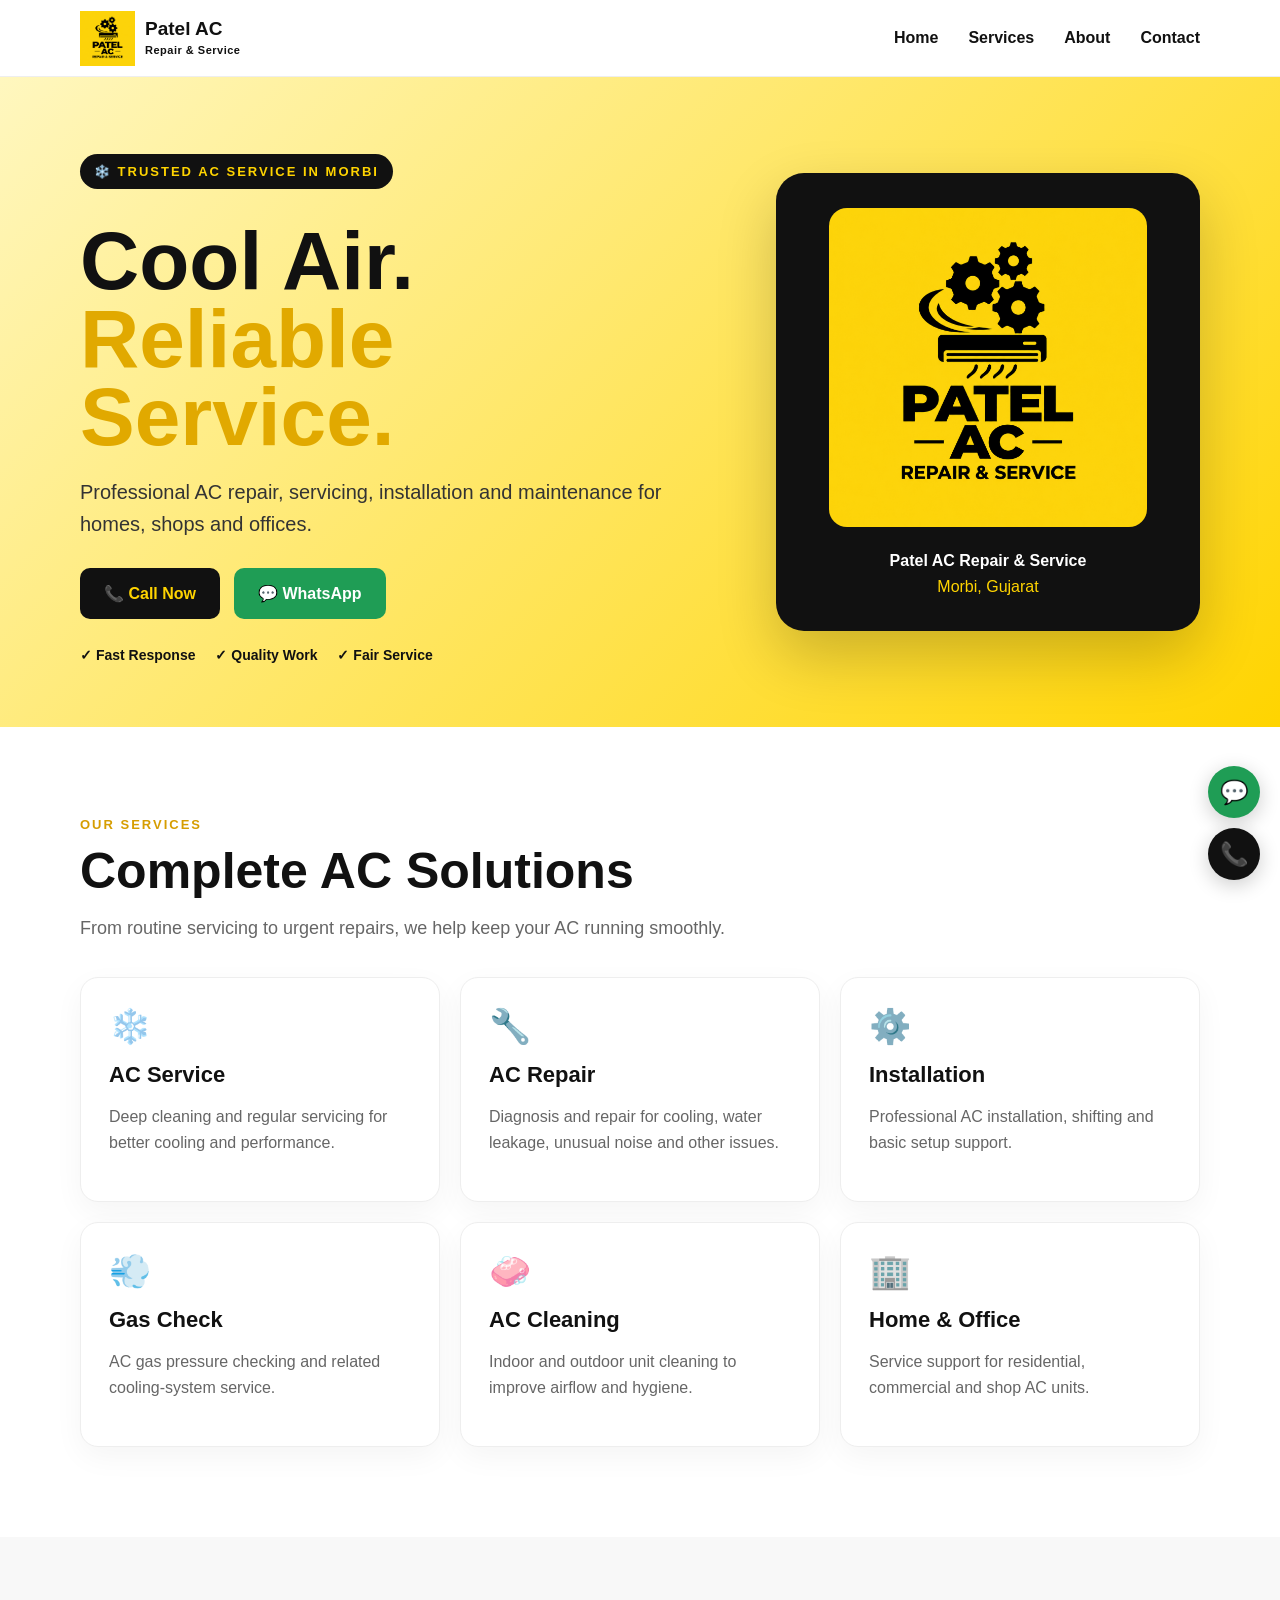
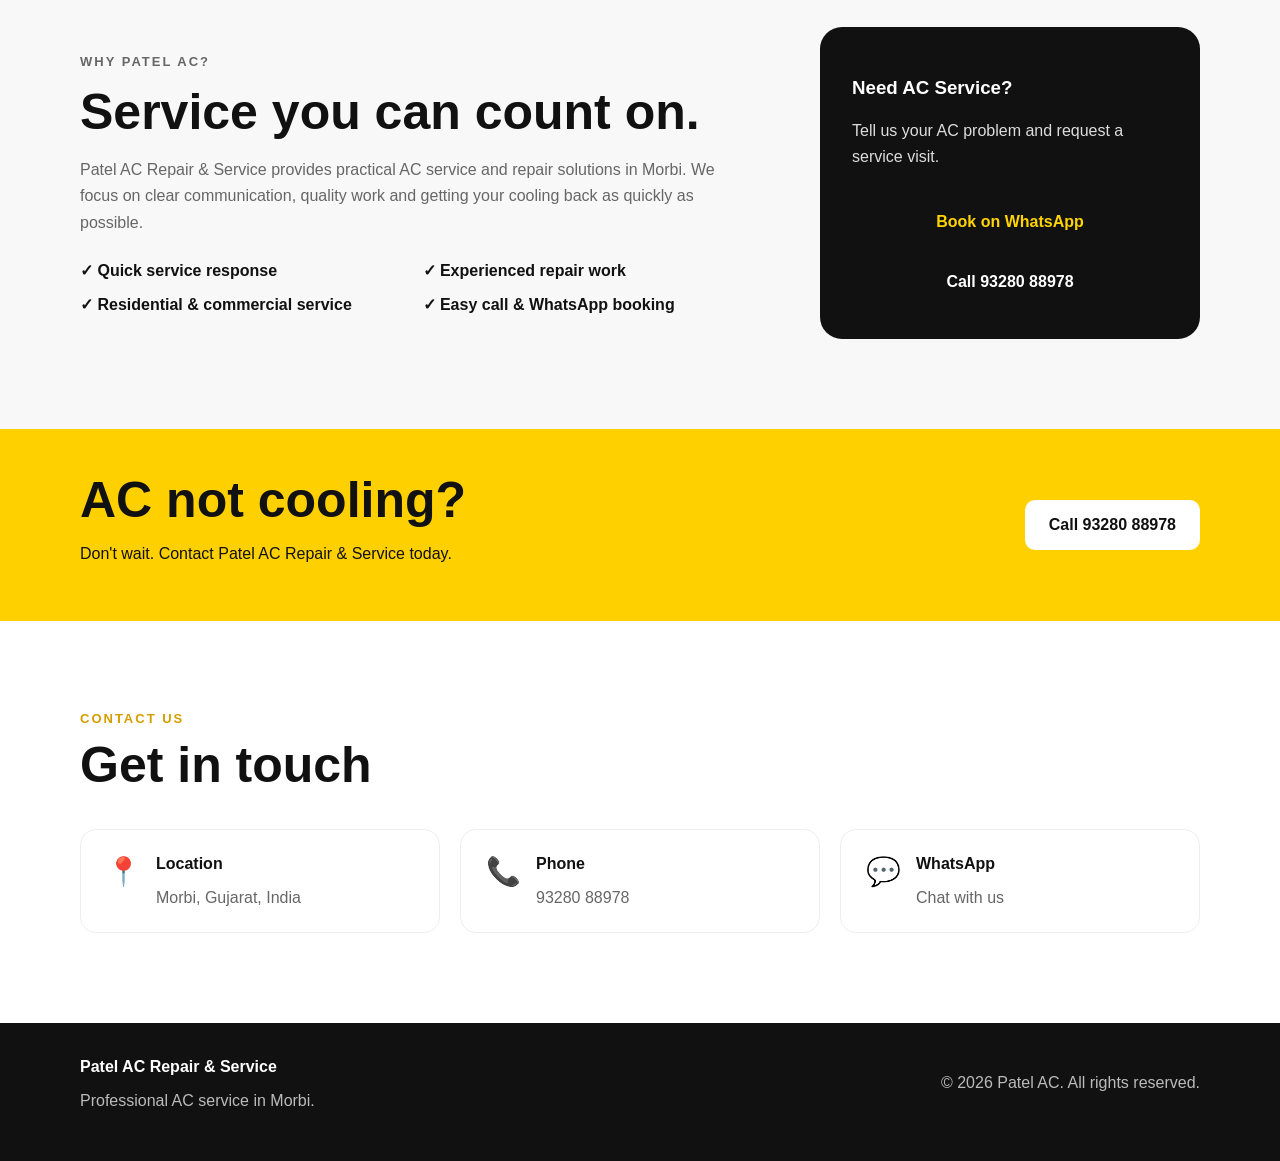
==== index.html @ 235c6040 "Add files via upload" ====
<!DOCTYPE html>
<html lang="en">
<head>
  <meta charset="UTF-8">
  <meta name="viewport" content="width=device-width, initial-scale=1.0">
  <title>Patel AC Repair & Service | Morbi</title>
  <meta name="description" content="Patel AC Repair & Service in Morbi - AC service, repair, installation and maintenance. Call or WhatsApp for service.">
  <link rel="icon" href="logo.png">
  <link rel="stylesheet" href="style.css">
</head>
<body>
  <header class="header">
    <div class="nav container">
      <a class="brand" href="#home">
        <img src="logo.png" alt="Patel AC Repair & Service logo">
        <span>Patel AC<br><small>Repair & Service</small></span>
      </a>
      <button class="menu" onclick="document.querySelector('.links').classList.toggle('show')">☰</button>
      <nav class="links">
        <a href="#home">Home</a>
        <a href="#services">Services</a>
        <a href="#about">About</a>
        <a href="#contact">Contact</a>
      </nav>
    </div>
  </header>

  <main>
    <section id="home" class="hero">
      <div class="hero-content container">
        <div class="hero-text">
          <p class="tag">❄️ Trusted AC Service in Morbi</p>
          <h1>Cool Air.<br><span>Reliable Service.</span></h1>
          <p class="lead">Professional AC repair, servicing, installation and maintenance for homes, shops and offices.</p>
          <div class="buttons">
            <a class="btn primary" href="tel:+919328088978">📞 Call Now</a>
            <a class="btn whatsapp" href="https://wa.me/919328088978?text=Hello%20Patel%20AC%20Service,%20I%20need%20AC%20service." target="_blank">💬 WhatsApp</a>
          </div>
          <div class="trust"><span>✓ Fast Response</span><span>✓ Quality Work</span><span>✓ Fair Service</span></div>
        </div>
        <div class="hero-card">
          <img src="logo.png" alt="Patel AC Repair & Service">
          <div>
            <strong>Patel AC Repair & Service</strong>
            <span>Morbi, Gujarat</span>
          </div>
        </div>
      </div>
    </section>

    <section id="services" class="section">
      <div class="container">
        <p class="eyebrow">OUR SERVICES</p>
        <h2>Complete AC Solutions</h2>
        <p class="section-intro">From routine servicing to urgent repairs, we help keep your AC running smoothly.</p>
        <div class="cards">
          <article class="card"><div class="icon">❄️</div><h3>AC Service</h3><p>Deep cleaning and regular servicing for better cooling and performance.</p></article>
          <article class="card"><div class="icon">🔧</div><h3>AC Repair</h3><p>Diagnosis and repair for cooling, water leakage, unusual noise and other issues.</p></article>
          <article class="card"><div class="icon">⚙️</div><h3>Installation</h3><p>Professional AC installation, shifting and basic setup support.</p></article>
          <article class="card"><div class="icon">💨</div><h3>Gas Check</h3><p>AC gas pressure checking and related cooling-system service.</p></article>
          <article class="card"><div class="icon">🧼</div><h3>AC Cleaning</h3><p>Indoor and outdoor unit cleaning to improve airflow and hygiene.</p></article>
          <article class="card"><div class="icon">🏢</div><h3>Home & Office</h3><p>Service support for residential, commercial and shop AC units.</p></article>
        </div>
      </div>
    </section>

    <section id="about" class="about section">
      <div class="container about-grid">
        <div>
          <p class="eyebrow">WHY PATEL AC?</p>
          <h2>Service you can count on.</h2>
          <p>Patel AC Repair & Service provides practical AC service and repair solutions in Morbi. We focus on clear communication, quality work and getting your cooling back as quickly as possible.</p>
          <div class="checks">
            <div>✓ Quick service response</div>
            <div>✓ Experienced repair work</div>
            <div>✓ Residential & commercial service</div>
            <div>✓ Easy call & WhatsApp booking</div>
          </div>
        </div>
        <div class="info-box">
          <h3>Need AC Service?</h3>
          <p>Tell us your AC problem and request a service visit.</p>
          <a class="btn primary full" href="https://wa.me/919328088978?text=Hello%20Patel%20AC%20Service,%20I%20want%20to%20book%20a%20service." target="_blank">Book on WhatsApp</a>
          <a class="btn outline full" href="tel:+919328088978">Call 93280 88978</a>
        </div>
      </div>
    </section>

    <section class="cta">
      <div class="container cta-inner">
        <div><h2>AC not cooling?</h2><p>Don't wait. Contact Patel AC Repair & Service today.</p></div>
        <a class="btn light" href="tel:+919328088978">Call 93280 88978</a>
      </div>
    </section>

    <section id="contact" class="section contact">
      <div class="container">
        <p class="eyebrow">CONTACT US</p>
        <h2>Get in touch</h2>
        <div class="contact-grid">
          <div class="contact-item"><span>📍</span><div><b>Location</b><p>Morbi, Gujarat, India</p></div></div>
          <div class="contact-item"><span>📞</span><div><b>Phone</b><p><a href="tel:+919328088978">93280 88978</a></p></div></div>
          <div class="contact-item"><span>💬</span><div><b>WhatsApp</b><p><a href="https://wa.me/919328088978" target="_blank">Chat with us</a></p></div></div>
        </div>
      </div>
    </section>
  </main>

  <footer>
    <div class="container footer-inner">
      <div><b>Patel AC Repair & Service</b><p>Professional AC service in Morbi.</p></div>
      <p>© <span id="year"></span> Patel AC. All rights reserved.</p>
    </div>
  </footer>

  <div class="floating">
    <a class="float-wa" href="https://wa.me/919328088978" target="_blank" aria-label="WhatsApp">💬</a>
    <a class="float-call" href="tel:+919328088978" aria-label="Call">📞</a>
  </div>
  <script>
    document.getElementById("year").textContent = new Date().getFullYear();
    document.querySelectorAll(".links a").forEach(a => a.addEventListener("click", () => document.querySelector(".links").classList.remove("show")));
  </script>
</body>
</html>
---- style.css ----
*{box-sizing:border-box}html{scroll-behavior:smooth}body{margin:0;font-family:Arial,Helvetica,sans-serif;color:#111;background:#fff}a{text-decoration:none;color:inherit}.container{width:min(1120px,92%);margin:auto}.header{position:sticky;top:0;z-index:20;background:#fff;border-bottom:1px solid #eee}.nav{height:76px;display:flex;align-items:center;justify-content:space-between}.brand{display:flex;align-items:center;gap:10px;font-weight:900;font-size:19px;line-height:1}.brand img{width:55px;height:55px;object-fit:contain}.brand small{font-size:11px;letter-spacing:.5px}.links{display:flex;gap:30px;font-weight:700}.links a:hover{color:#eab900}.menu{display:none;border:0;background:none;font-size:28px}.hero{background:linear-gradient(135deg,#fff7bf,#ffd400);min-height:650px;display:flex;align-items:center}.hero-content{display:grid;grid-template-columns:1.2fr .8fr;gap:60px;align-items:center}.tag,.eyebrow{font-weight:800;letter-spacing:2px;text-transform:uppercase;font-size:13px}.tag{display:inline-block;background:#111;color:#ffd400;padding:10px 14px;border-radius:99px}.hero h1{font-size:clamp(48px,7vw,82px);line-height:.95;margin:20px 0}.hero h1 span{color:#e1a900}.lead{font-size:20px;line-height:1.6;max-width:650px;color:#333}.buttons{display:flex;gap:14px;flex-wrap:wrap;margin:28px 0}.btn{display:inline-flex;justify-content:center;align-items:center;padding:14px 22px;border-radius:10px;font-weight:800;border:2px solid transparent;transition:.2s}.btn:hover{transform:translateY(-2px)}.primary{background:#111;color:#ffd400}.whatsapp{background:#1f9d55;color:#fff}.outline{border-color:#111}.light{background:#fff;color:#111}.full{width:100%;margin-top:10px}.trust{display:flex;gap:20px;flex-wrap:wrap;font-weight:700;font-size:14px}.hero-card{background:#111;color:#fff;border-radius:28px;padding:35px;text-align:center;box-shadow:0 25px 60px #0003}.hero-card img{width:min(330px,90%);border-radius:18px;display:block;margin:auto auto 25px}.hero-card span{display:block;color:#ffd400;margin-top:8px}.section{padding:90px 0}.eyebrow{color:#d69d00;margin:0 0 10px}h2{font-size:clamp(34px,5vw,50px);margin:0 0 14px}.section-intro{color:#666;max-width:650px;font-size:18px}.cards{display:grid;grid-template-columns:repeat(3,1fr);gap:20px;margin-top:38px}.card{padding:28px;border:1px solid #eee;border-radius:18px;background:#fff;box-shadow:0 10px 30px #0000000b}.icon{font-size:34px}.card h3{font-size:22px;margin:16px 0 8px}.card p,.about p{color:#666;line-height:1.65}.about{background:#f8f8f8}.about-grid{display:grid;grid-template-columns:1fr 380px;gap:70px;align-items:center}.checks{display:grid;grid-template-columns:1fr 1fr;gap:15px;margin-top:25px;font-weight:700}.info-box{background:#111;color:#fff;padding:32px;border-radius:22px}.info-box p{color:#ddd}.cta{background:#ffd000}.cta-inner{padding:42px 0;display:flex;justify-content:space-between;align-items:center;gap:20px}.cta h2{margin:0}.contact-grid{display:grid;grid-template-columns:repeat(3,1fr);gap:20px;margin-top:35px}.contact-item{display:flex;gap:15px;padding:25px;border:1px solid #eee;border-radius:16px}.contact-item>span{font-size:28px}.contact-item p{color:#666;margin-bottom:0}footer{background:#111;color:#fff;padding:35px 0}.footer-inner{display:flex;justify-content:space-between;gap:20px}.footer-inner p{color:#bbb}.floating{position:fixed;right:20px;bottom:20px;display:flex;flex-direction:column;gap:10px;z-index:30}.floating a{width:52px;height:52px;border-radius:50%;display:grid;place-items:center;color:#fff;font-size:23px;box-shadow:0 5px 20px #0003}.float-wa{background:#1f9d55}.float-call{background:#111}@media(max-width:800px){.menu{display:block}.links{display:none;position:absolute;top:76px;left:0;right:0;background:#fff;padding:20px;flex-direction:column;gap:18px;border-bottom:1px solid #eee}.links.show{display:flex}.hero{padding:55px 0}.hero-content,.about-grid{grid-template-columns:1fr}.hero-card{max-width:480px;margin:auto}.cards{grid-template-columns:1fr 1fr}.contact-grid{grid-template-columns:1fr}.cta-inner,.footer-inner{flex-direction:column;align-items:flex-start}.checks{grid-template-columns:1fr}}@media(max-width:500px){.cards{grid-template-columns:1fr}.hero h1{font-size:50px}.section{padding:65px 0}.brand{font-size:16px}.brand img{width:48px;height:48px}}
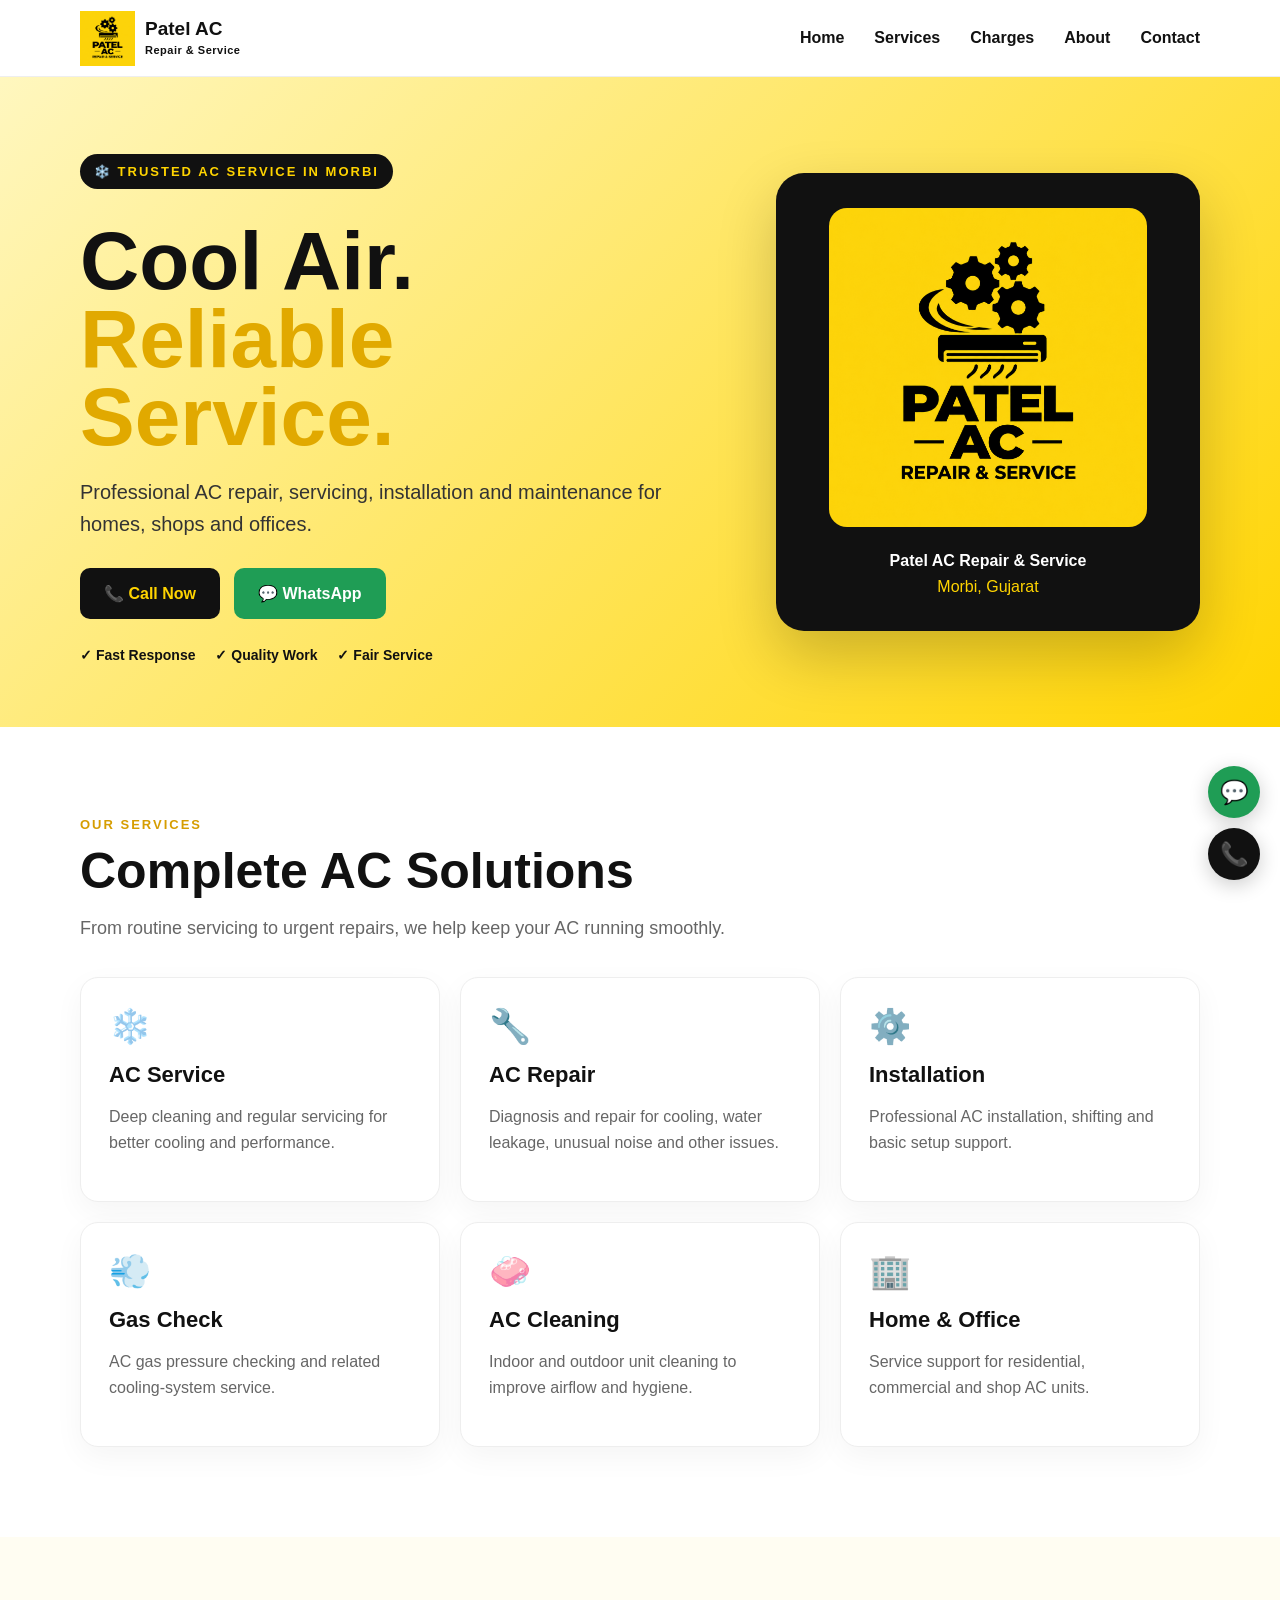
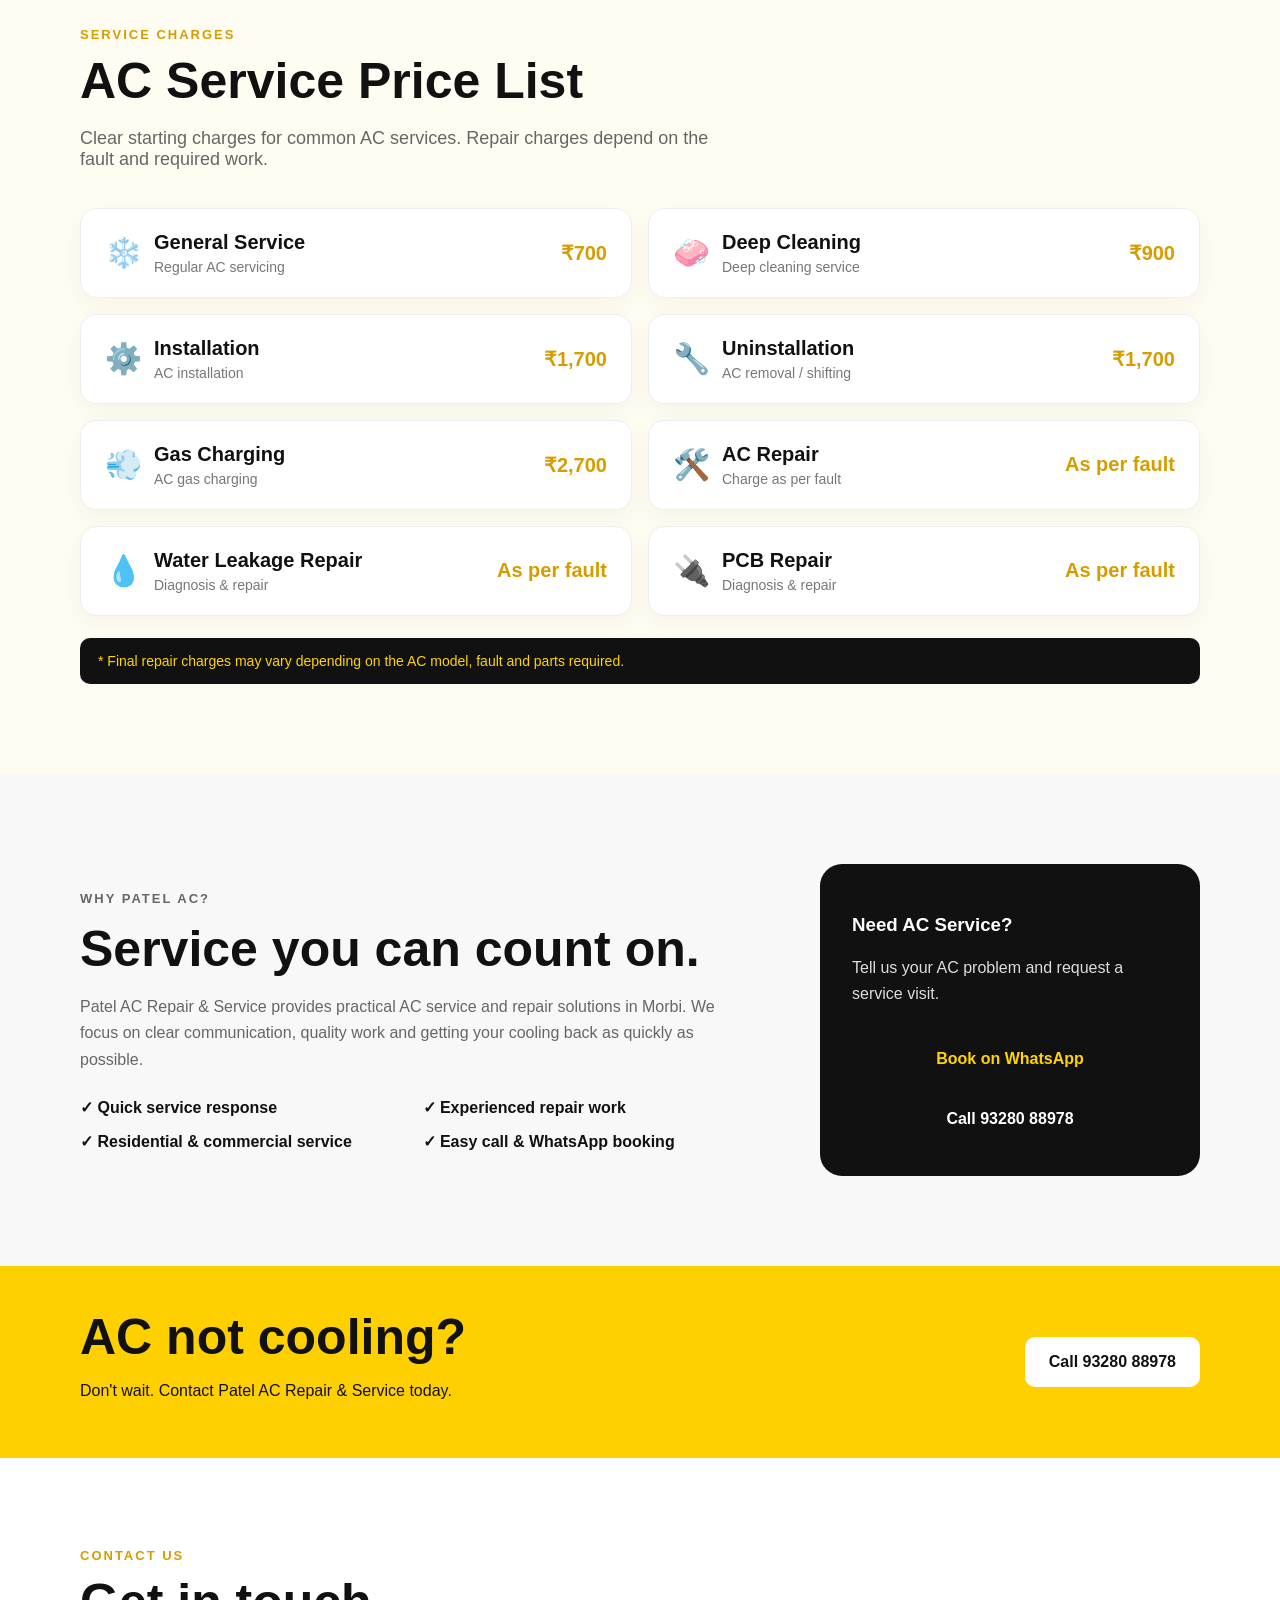
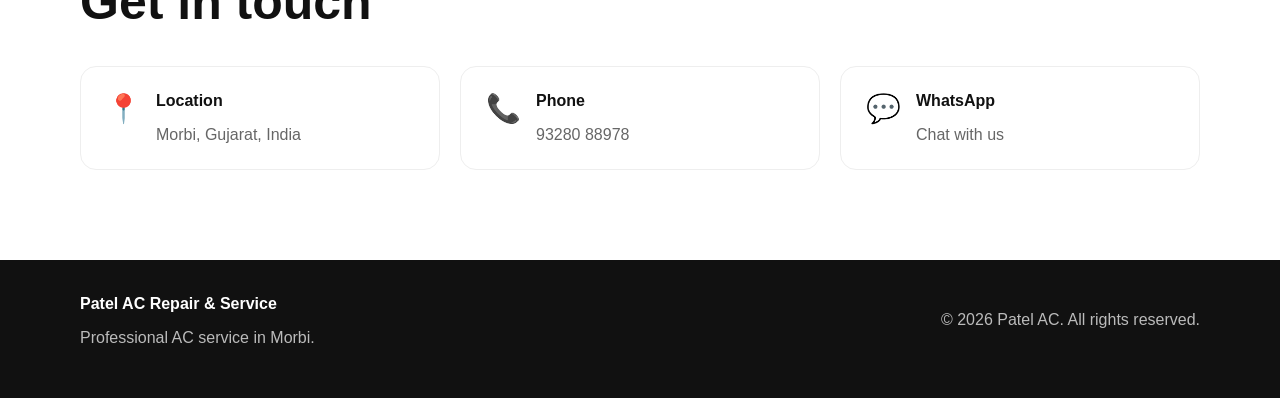
==== commit 4e3ab8c9: "Add files via upload" ====
--- a/index.html
+++ b/index.html
@@ -19,6 +19,7 @@
       <nav class="links">
         <a href="#home">Home</a>
         <a href="#services">Services</a>
+        <a href="#pricing">Charges</a>
         <a href="#about">About</a>
         <a href="#contact">Contact</a>
       </nav>
@@ -61,6 +62,26 @@
           <article class="card"><div class="icon">🧼</div><h3>AC Cleaning</h3><p>Indoor and outdoor unit cleaning to improve airflow and hygiene.</p></article>
           <article class="card"><div class="icon">🏢</div><h3>Home & Office</h3><p>Service support for residential, commercial and shop AC units.</p></article>
         </div>
+      </div>
+    </section>
+
+
+    <section id="pricing" class="section pricing">
+      <div class="container">
+        <p class="eyebrow">SERVICE CHARGES</p>
+        <h2>AC Service Price List</h2>
+        <p class="section-intro">Clear starting charges for common AC services. Repair charges depend on the fault and required work.</p>
+        <div class="price-grid">
+          <div class="price-card"><div><span class="price-icon">❄️</span><h3>General Service</h3><p>Regular AC servicing</p></div><strong>₹700</strong></div>
+          <div class="price-card"><div><span class="price-icon">🧼</span><h3>Deep Cleaning</h3><p>Deep cleaning service</p></div><strong>₹900</strong></div>
+          <div class="price-card"><div><span class="price-icon">⚙️</span><h3>Installation</h3><p>AC installation</p></div><strong>₹1,700</strong></div>
+          <div class="price-card"><div><span class="price-icon">🔧</span><h3>Uninstallation</h3><p>AC removal / shifting</p></div><strong>₹1,700</strong></div>
+          <div class="price-card"><div><span class="price-icon">💨</span><h3>Gas Charging</h3><p>AC gas charging</p></div><strong>₹2,700</strong></div>
+          <div class="price-card"><div><span class="price-icon">🛠️</span><h3>AC Repair</h3><p>Charge as per fault</p></div><strong>As per fault</strong></div>
+          <div class="price-card"><div><span class="price-icon">💧</span><h3>Water Leakage Repair</h3><p>Diagnosis & repair</p></div><strong>As per fault</strong></div>
+          <div class="price-card"><div><span class="price-icon">🔌</span><h3>PCB Repair</h3><p>Diagnosis & repair</p></div><strong>As per fault</strong></div>
+        </div>
+        <div class="price-note">* Final repair charges may vary depending on the AC model, fault and parts required.</div>
       </div>
     </section>
 
--- a/style.css
+++ b/style.css
@@ -1 +1,2 @@
-*{box-sizing:border-box}html{scroll-behavior:smooth}body{margin:0;font-family:Arial,Helvetica,sans-serif;color:#111;background:#fff}a{text-decoration:none;color:inherit}.container{width:min(1120px,92%);margin:auto}.header{position:sticky;top:0;z-index:20;background:#fff;border-bottom:1px solid #eee}.nav{height:76px;display:flex;align-items:center;justify-content:space-between}.brand{display:flex;align-items:center;gap:10px;font-weight:900;font-size:19px;line-height:1}.brand img{width:55px;height:55px;object-fit:contain}.brand small{font-size:11px;letter-spacing:.5px}.links{display:flex;gap:30px;font-weight:700}.links a:hover{color:#eab900}.menu{display:none;border:0;background:none;font-size:28px}.hero{background:linear-gradient(135deg,#fff7bf,#ffd400);min-height:650px;display:flex;align-items:center}.hero-content{display:grid;grid-template-columns:1.2fr .8fr;gap:60px;align-items:center}.tag,.eyebrow{font-weight:800;letter-spacing:2px;text-transform:uppercase;font-size:13px}.tag{display:inline-block;background:#111;color:#ffd400;padding:10px 14px;border-radius:99px}.hero h1{font-size:clamp(48px,7vw,82px);line-height:.95;margin:20px 0}.hero h1 span{color:#e1a900}.lead{font-size:20px;line-height:1.6;max-width:650px;color:#333}.buttons{display:flex;gap:14px;flex-wrap:wrap;margin:28px 0}.btn{display:inline-flex;justify-content:center;align-items:center;padding:14px 22px;border-radius:10px;font-weight:800;border:2px solid transparent;transition:.2s}.btn:hover{transform:translateY(-2px)}.primary{background:#111;color:#ffd400}.whatsapp{background:#1f9d55;color:#fff}.outline{border-color:#111}.light{background:#fff;color:#111}.full{width:100%;margin-top:10px}.trust{display:flex;gap:20px;flex-wrap:wrap;font-weight:700;font-size:14px}.hero-card{background:#111;color:#fff;border-radius:28px;padding:35px;text-align:center;box-shadow:0 25px 60px #0003}.hero-card img{width:min(330px,90%);border-radius:18px;display:block;margin:auto auto 25px}.hero-card span{display:block;color:#ffd400;margin-top:8px}.section{padding:90px 0}.eyebrow{color:#d69d00;margin:0 0 10px}h2{font-size:clamp(34px,5vw,50px);margin:0 0 14px}.section-intro{color:#666;max-width:650px;font-size:18px}.cards{display:grid;grid-template-columns:repeat(3,1fr);gap:20px;margin-top:38px}.card{padding:28px;border:1px solid #eee;border-radius:18px;background:#fff;box-shadow:0 10px 30px #0000000b}.icon{font-size:34px}.card h3{font-size:22px;margin:16px 0 8px}.card p,.about p{color:#666;line-height:1.65}.about{background:#f8f8f8}.about-grid{display:grid;grid-template-columns:1fr 380px;gap:70px;align-items:center}.checks{display:grid;grid-template-columns:1fr 1fr;gap:15px;margin-top:25px;font-weight:700}.info-box{background:#111;color:#fff;padding:32px;border-radius:22px}.info-box p{color:#ddd}.cta{background:#ffd000}.cta-inner{padding:42px 0;display:flex;justify-content:space-between;align-items:center;gap:20px}.cta h2{margin:0}.contact-grid{display:grid;grid-template-columns:repeat(3,1fr);gap:20px;margin-top:35px}.contact-item{display:flex;gap:15px;padding:25px;border:1px solid #eee;border-radius:16px}.contact-item>span{font-size:28px}.contact-item p{color:#666;margin-bottom:0}footer{background:#111;color:#fff;padding:35px 0}.footer-inner{display:flex;justify-content:space-between;gap:20px}.footer-inner p{color:#bbb}.floating{position:fixed;right:20px;bottom:20px;display:flex;flex-direction:column;gap:10px;z-index:30}.floating a{width:52px;height:52px;border-radius:50%;display:grid;place-items:center;color:#fff;font-size:23px;box-shadow:0 5px 20px #0003}.float-wa{background:#1f9d55}.float-call{background:#111}@media(max-width:800px){.menu{display:block}.links{display:none;position:absolute;top:76px;left:0;right:0;background:#fff;padding:20px;flex-direction:column;gap:18px;border-bottom:1px solid #eee}.links.show{display:flex}.hero{padding:55px 0}.hero-content,.about-grid{grid-template-columns:1fr}.hero-card{max-width:480px;margin:auto}.cards{grid-template-columns:1fr 1fr}.contact-grid{grid-template-columns:1fr}.cta-inner,.footer-inner{flex-direction:column;align-items:flex-start}.checks{grid-template-columns:1fr}}@media(max-width:500px){.cards{grid-template-columns:1fr}.hero h1{font-size:50px}.section{padding:65px 0}.brand{font-size:16px}.brand img{width:48px;height:48px}}+*{box-sizing:border-box}html{scroll-behavior:smooth}body{margin:0;font-family:Arial,Helvetica,sans-serif;color:#111;background:#fff}a{text-decoration:none;color:inherit}.container{width:min(1120px,92%);margin:auto}.header{position:sticky;top:0;z-index:20;background:#fff;border-bottom:1px solid #eee}.nav{height:76px;display:flex;align-items:center;justify-content:space-between}.brand{display:flex;align-items:center;gap:10px;font-weight:900;font-size:19px;line-height:1}.brand img{width:55px;height:55px;object-fit:contain}.brand small{font-size:11px;letter-spacing:.5px}.links{display:flex;gap:30px;font-weight:700}.links a:hover{color:#eab900}.menu{display:none;border:0;background:none;font-size:28px}.hero{background:linear-gradient(135deg,#fff7bf,#ffd400);min-height:650px;display:flex;align-items:center}.hero-content{display:grid;grid-template-columns:1.2fr .8fr;gap:60px;align-items:center}.tag,.eyebrow{font-weight:800;letter-spacing:2px;text-transform:uppercase;font-size:13px}.tag{display:inline-block;background:#111;color:#ffd400;padding:10px 14px;border-radius:99px}.hero h1{font-size:clamp(48px,7vw,82px);line-height:.95;margin:20px 0}.hero h1 span{color:#e1a900}.lead{font-size:20px;line-height:1.6;max-width:650px;color:#333}.buttons{display:flex;gap:14px;flex-wrap:wrap;margin:28px 0}.btn{display:inline-flex;justify-content:center;align-items:center;padding:14px 22px;border-radius:10px;font-weight:800;border:2px solid transparent;transition:.2s}.btn:hover{transform:translateY(-2px)}.primary{background:#111;color:#ffd400}.whatsapp{background:#1f9d55;color:#fff}.outline{border-color:#111}.light{background:#fff;color:#111}.full{width:100%;margin-top:10px}.trust{display:flex;gap:20px;flex-wrap:wrap;font-weight:700;font-size:14px}.hero-card{background:#111;color:#fff;border-radius:28px;padding:35px;text-align:center;box-shadow:0 25px 60px #0003}.hero-card img{width:min(330px,90%);border-radius:18px;display:block;margin:auto auto 25px}.hero-card span{display:block;color:#ffd400;margin-top:8px}.section{padding:90px 0}.eyebrow{color:#d69d00;margin:0 0 10px}h2{font-size:clamp(34px,5vw,50px);margin:0 0 14px}.section-intro{color:#666;max-width:650px;font-size:18px}.cards{display:grid;grid-template-columns:repeat(3,1fr);gap:20px;margin-top:38px}.card{padding:28px;border:1px solid #eee;border-radius:18px;background:#fff;box-shadow:0 10px 30px #0000000b}.icon{font-size:34px}.card h3{font-size:22px;margin:16px 0 8px}.card p,.about p{color:#666;line-height:1.65}.about{background:#f8f8f8}.about-grid{display:grid;grid-template-columns:1fr 380px;gap:70px;align-items:center}.checks{display:grid;grid-template-columns:1fr 1fr;gap:15px;margin-top:25px;font-weight:700}.info-box{background:#111;color:#fff;padding:32px;border-radius:22px}.info-box p{color:#ddd}.cta{background:#ffd000}.cta-inner{padding:42px 0;display:flex;justify-content:space-between;align-items:center;gap:20px}.cta h2{margin:0}.contact-grid{display:grid;grid-template-columns:repeat(3,1fr);gap:20px;margin-top:35px}.contact-item{display:flex;gap:15px;padding:25px;border:1px solid #eee;border-radius:16px}.contact-item>span{font-size:28px}.contact-item p{color:#666;margin-bottom:0}footer{background:#111;color:#fff;padding:35px 0}.footer-inner{display:flex;justify-content:space-between;gap:20px}.footer-inner p{color:#bbb}.floating{position:fixed;right:20px;bottom:20px;display:flex;flex-direction:column;gap:10px;z-index:30}.floating a{width:52px;height:52px;border-radius:50%;display:grid;place-items:center;color:#fff;font-size:23px;box-shadow:0 5px 20px #0003}.float-wa{background:#1f9d55}.float-call{background:#111}@media(max-width:800px){.menu{display:block}.links{display:none;position:absolute;top:76px;left:0;right:0;background:#fff;padding:20px;flex-direction:column;gap:18px;border-bottom:1px solid #eee}.links.show{display:flex}.hero{padding:55px 0}.hero-content,.about-grid{grid-template-columns:1fr}.hero-card{max-width:480px;margin:auto}.cards{grid-template-columns:1fr 1fr}.contact-grid{grid-template-columns:1fr}.cta-inner,.footer-inner{flex-direction:column;align-items:flex-start}.checks{grid-template-columns:1fr}}@media(max-width:500px){.cards{grid-template-columns:1fr}.hero h1{font-size:50px}.section{padding:65px 0}.brand{font-size:16px}.brand img{width:48px;height:48px}}
+.pricing{background:#fffdf2}.price-grid{display:grid;grid-template-columns:repeat(2,1fr);gap:16px;margin-top:38px}.price-card{display:flex;align-items:center;justify-content:space-between;gap:20px;padding:22px 24px;border:1px solid #eee;border-radius:16px;background:#fff;box-shadow:0 8px 25px #0000000a}.price-card>div{display:grid;grid-template-columns:auto 1fr;column-gap:12px;align-items:center}.price-icon{grid-row:span 2;font-size:30px}.price-card h3{margin:0;font-size:20px}.price-card p{margin:5px 0 0;color:#777;font-size:14px}.price-card>strong{font-size:20px;white-space:nowrap;color:#d69d00}.price-note{margin-top:22px;padding:15px 18px;border-radius:10px;background:#111;color:#ffd400;font-size:14px}@media(max-width:650px){.price-grid{grid-template-columns:1fr}.price-card{padding:18px}.price-card h3{font-size:18px}.price-card>strong{font-size:17px}}
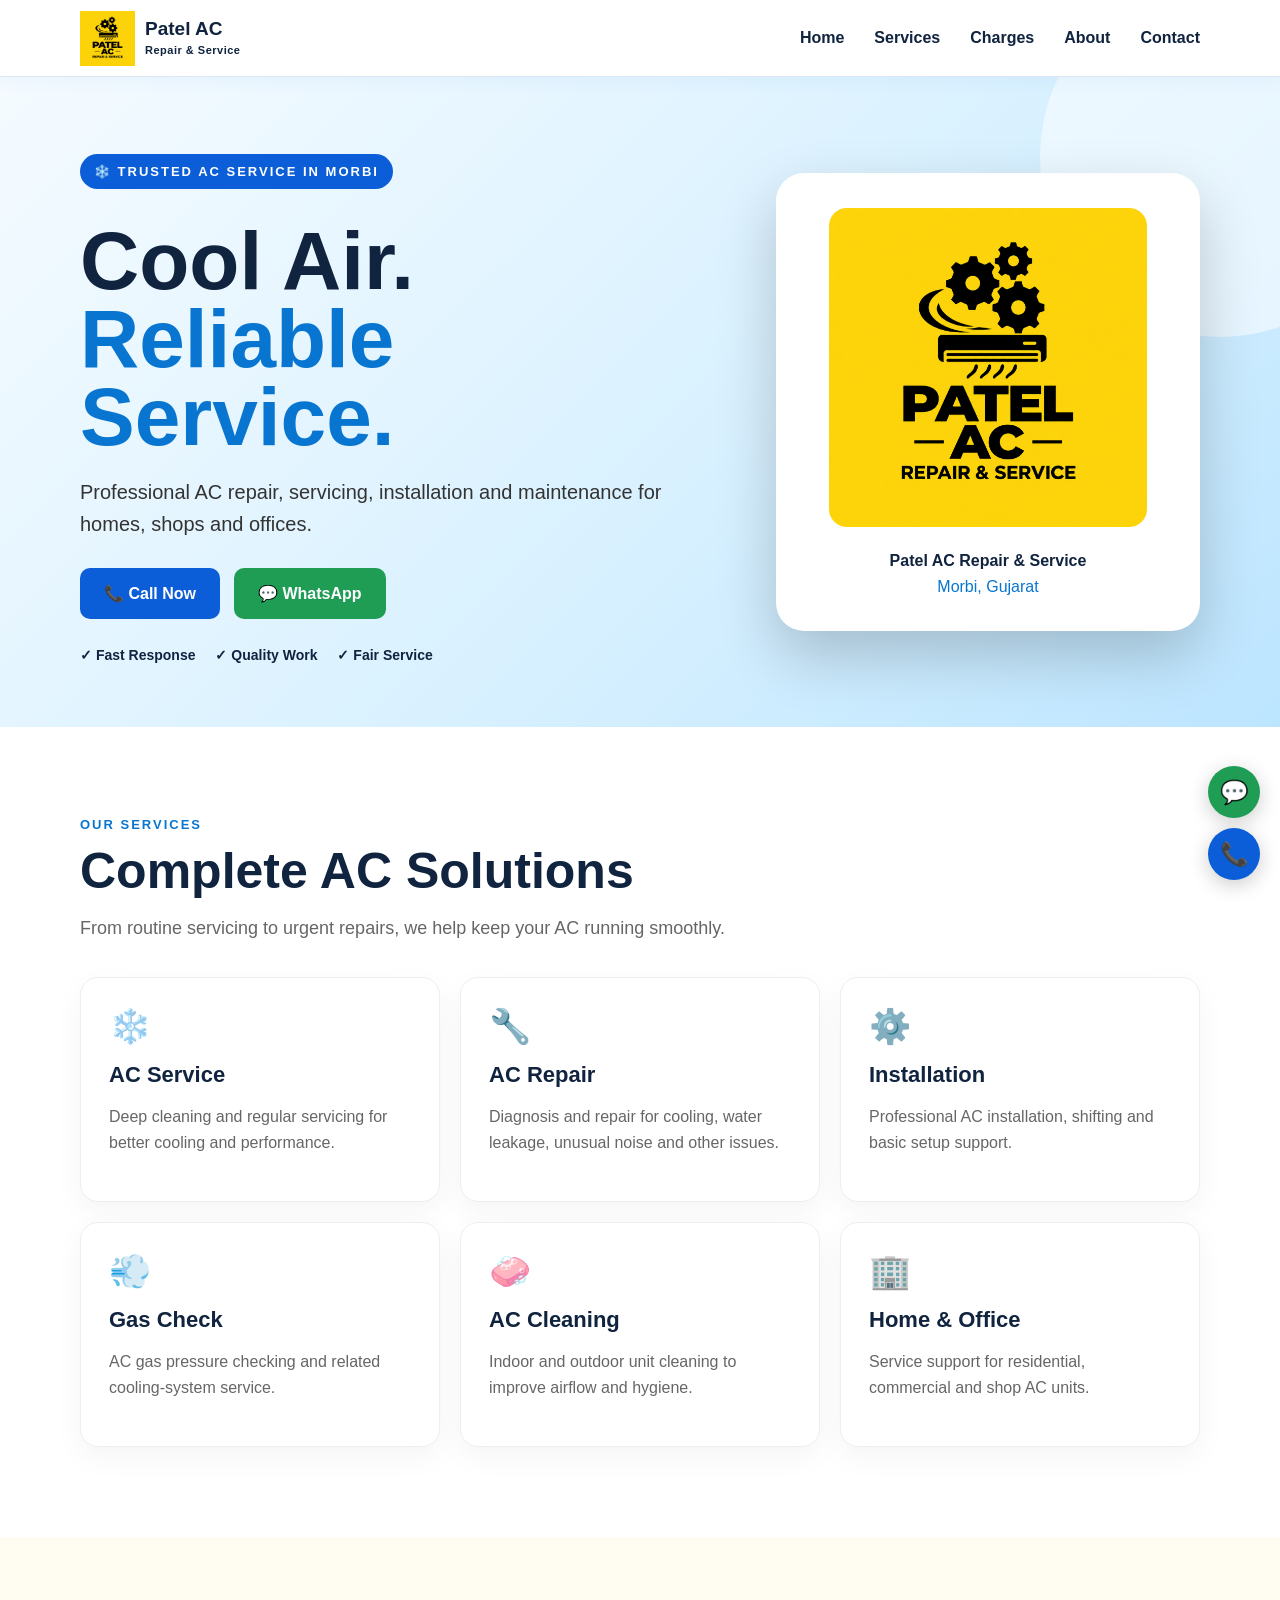
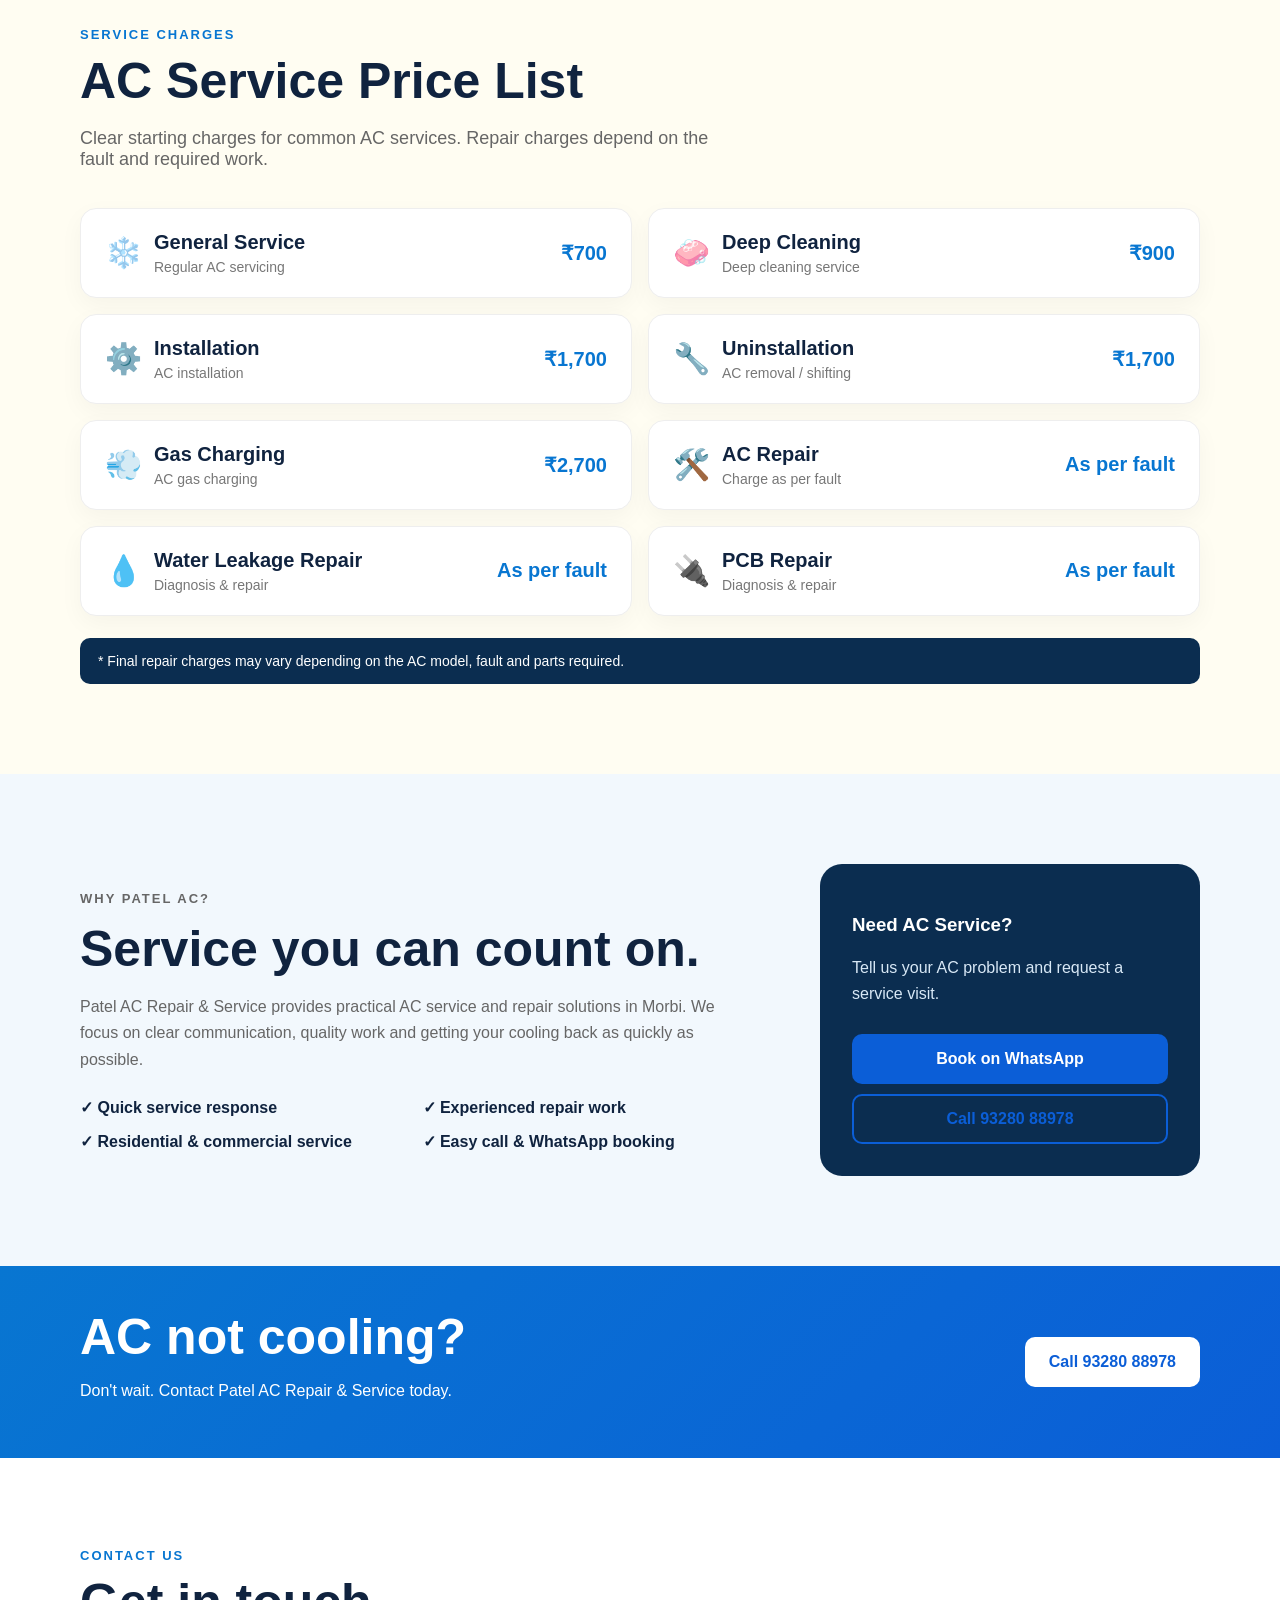
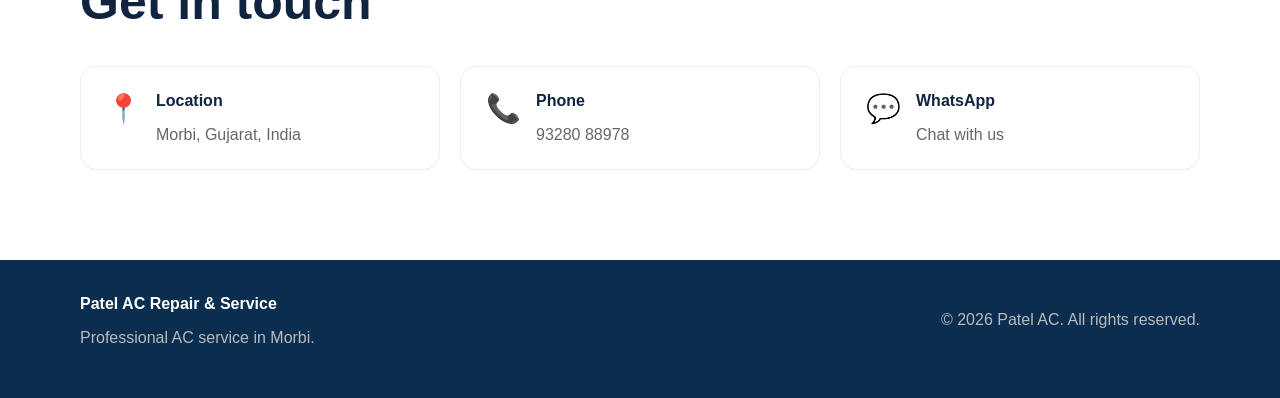
==== commit 1d6ad1e3: "Add files via upload" ====
--- a/index.html
+++ b/index.html
@@ -3,7 +3,7 @@
 <head>
   <meta charset="UTF-8">
   <meta name="viewport" content="width=device-width, initial-scale=1.0">
-  <title>Patel AC Repair & Service | Morbi</title>
+  <title>Patel AC Repair & Service | Morbi - Professional AC Service</title>
   <meta name="description" content="Patel AC Repair & Service in Morbi - AC service, repair, installation and maintenance. Call or WhatsApp for service.">
   <link rel="icon" href="logo.png">
   <link rel="stylesheet" href="style.css">
--- a/style.css
+++ b/style.css
@@ -1,2 +1,4 @@
-*{box-sizing:border-box}html{scroll-behavior:smooth}body{margin:0;font-family:Arial,Helvetica,sans-serif;color:#111;background:#fff}a{text-decoration:none;color:inherit}.container{width:min(1120px,92%);margin:auto}.header{position:sticky;top:0;z-index:20;background:#fff;border-bottom:1px solid #eee}.nav{height:76px;display:flex;align-items:center;justify-content:space-between}.brand{display:flex;align-items:center;gap:10px;font-weight:900;font-size:19px;line-height:1}.brand img{width:55px;height:55px;object-fit:contain}.brand small{font-size:11px;letter-spacing:.5px}.links{display:flex;gap:30px;font-weight:700}.links a:hover{color:#eab900}.menu{display:none;border:0;background:none;font-size:28px}.hero{background:linear-gradient(135deg,#fff7bf,#ffd400);min-height:650px;display:flex;align-items:center}.hero-content{display:grid;grid-template-columns:1.2fr .8fr;gap:60px;align-items:center}.tag,.eyebrow{font-weight:800;letter-spacing:2px;text-transform:uppercase;font-size:13px}.tag{display:inline-block;background:#111;color:#ffd400;padding:10px 14px;border-radius:99px}.hero h1{font-size:clamp(48px,7vw,82px);line-height:.95;margin:20px 0}.hero h1 span{color:#e1a900}.lead{font-size:20px;line-height:1.6;max-width:650px;color:#333}.buttons{display:flex;gap:14px;flex-wrap:wrap;margin:28px 0}.btn{display:inline-flex;justify-content:center;align-items:center;padding:14px 22px;border-radius:10px;font-weight:800;border:2px solid transparent;transition:.2s}.btn:hover{transform:translateY(-2px)}.primary{background:#111;color:#ffd400}.whatsapp{background:#1f9d55;color:#fff}.outline{border-color:#111}.light{background:#fff;color:#111}.full{width:100%;margin-top:10px}.trust{display:flex;gap:20px;flex-wrap:wrap;font-weight:700;font-size:14px}.hero-card{background:#111;color:#fff;border-radius:28px;padding:35px;text-align:center;box-shadow:0 25px 60px #0003}.hero-card img{width:min(330px,90%);border-radius:18px;display:block;margin:auto auto 25px}.hero-card span{display:block;color:#ffd400;margin-top:8px}.section{padding:90px 0}.eyebrow{color:#d69d00;margin:0 0 10px}h2{font-size:clamp(34px,5vw,50px);margin:0 0 14px}.section-intro{color:#666;max-width:650px;font-size:18px}.cards{display:grid;grid-template-columns:repeat(3,1fr);gap:20px;margin-top:38px}.card{padding:28px;border:1px solid #eee;border-radius:18px;background:#fff;box-shadow:0 10px 30px #0000000b}.icon{font-size:34px}.card h3{font-size:22px;margin:16px 0 8px}.card p,.about p{color:#666;line-height:1.65}.about{background:#f8f8f8}.about-grid{display:grid;grid-template-columns:1fr 380px;gap:70px;align-items:center}.checks{display:grid;grid-template-columns:1fr 1fr;gap:15px;margin-top:25px;font-weight:700}.info-box{background:#111;color:#fff;padding:32px;border-radius:22px}.info-box p{color:#ddd}.cta{background:#ffd000}.cta-inner{padding:42px 0;display:flex;justify-content:space-between;align-items:center;gap:20px}.cta h2{margin:0}.contact-grid{display:grid;grid-template-columns:repeat(3,1fr);gap:20px;margin-top:35px}.contact-item{display:flex;gap:15px;padding:25px;border:1px solid #eee;border-radius:16px}.contact-item>span{font-size:28px}.contact-item p{color:#666;margin-bottom:0}footer{background:#111;color:#fff;padding:35px 0}.footer-inner{display:flex;justify-content:space-between;gap:20px}.footer-inner p{color:#bbb}.floating{position:fixed;right:20px;bottom:20px;display:flex;flex-direction:column;gap:10px;z-index:30}.floating a{width:52px;height:52px;border-radius:50%;display:grid;place-items:center;color:#fff;font-size:23px;box-shadow:0 5px 20px #0003}.float-wa{background:#1f9d55}.float-call{background:#111}@media(max-width:800px){.menu{display:block}.links{display:none;position:absolute;top:76px;left:0;right:0;background:#fff;padding:20px;flex-direction:column;gap:18px;border-bottom:1px solid #eee}.links.show{display:flex}.hero{padding:55px 0}.hero-content,.about-grid{grid-template-columns:1fr}.hero-card{max-width:480px;margin:auto}.cards{grid-template-columns:1fr 1fr}.contact-grid{grid-template-columns:1fr}.cta-inner,.footer-inner{flex-direction:column;align-items:flex-start}.checks{grid-template-columns:1fr}}@media(max-width:500px){.cards{grid-template-columns:1fr}.hero h1{font-size:50px}.section{padding:65px 0}.brand{font-size:16px}.brand img{width:48px;height:48px}}
-.pricing{background:#fffdf2}.price-grid{display:grid;grid-template-columns:repeat(2,1fr);gap:16px;margin-top:38px}.price-card{display:flex;align-items:center;justify-content:space-between;gap:20px;padding:22px 24px;border:1px solid #eee;border-radius:16px;background:#fff;box-shadow:0 8px 25px #0000000a}.price-card>div{display:grid;grid-template-columns:auto 1fr;column-gap:12px;align-items:center}.price-icon{grid-row:span 2;font-size:30px}.price-card h3{margin:0;font-size:20px}.price-card p{margin:5px 0 0;color:#777;font-size:14px}.price-card>strong{font-size:20px;white-space:nowrap;color:#d69d00}.price-note{margin-top:22px;padding:15px 18px;border-radius:10px;background:#111;color:#ffd400;font-size:14px}@media(max-width:650px){.price-grid{grid-template-columns:1fr}.price-card{padding:18px}.price-card h3{font-size:18px}.price-card>strong{font-size:17px}}
+*{box-sizing:border-box}html{scroll-behavior:smooth}body{margin:0;font-family:Arial,Helvetica,sans-serif;color:#10233f;background:#fff}a{text-decoration:none;color:inherit}.container{width:min(1120px,92%);margin:auto}.header{position:sticky;top:0;z-index:20;background:#fff;border-bottom:1px solid #dbe7f5;box-shadow:0 4px 18px #0b5ed70d}.nav{height:76px;display:flex;align-items:center;justify-content:space-between}.brand{display:flex;align-items:center;gap:10px;font-weight:900;font-size:19px;line-height:1}.brand img{width:55px;height:55px;object-fit:contain}.brand small{font-size:11px;letter-spacing:.5px}.links{display:flex;gap:30px;font-weight:700}.links a:hover{color:#0876d1}.menu{display:none;border:0;background:none;font-size:28px}.hero{background:linear-gradient(135deg,#f5fbff,#d9f1ff 55%,#bce5ff);min-height:650px;display:flex;align-items:center;position:relative;overflow:hidden}.hero-content{display:grid;grid-template-columns:1.2fr .8fr;gap:60px;align-items:center}.tag,.eyebrow{font-weight:800;letter-spacing:2px;text-transform:uppercase;font-size:13px}.tag{display:inline-block;background:#0b5ed7;color:#fff;padding:10px 14px;border-radius:99px}.hero h1{font-size:clamp(48px,7vw,82px);line-height:.95;margin:20px 0}.hero h1 span{color:#0876d1}.lead{font-size:20px;line-height:1.6;max-width:650px;color:#333}.buttons{display:flex;gap:14px;flex-wrap:wrap;margin:28px 0}.btn{display:inline-flex;justify-content:center;align-items:center;padding:14px 22px;border-radius:10px;font-weight:800;border:2px solid transparent;transition:.2s}.btn:hover{transform:translateY(-2px)}.primary{background:#0b5ed7;color:#fff}.whatsapp{background:#1f9d55;color:#fff}.outline{border-color:#0b5ed7;color:#0b5ed7}.light{background:#fff;color:#0b5ed7}.full{width:100%;margin-top:10px}.trust{display:flex;gap:20px;flex-wrap:wrap;font-weight:700;font-size:14px}.hero-card{background:#fff;color:#10233f;border-radius:28px;padding:35px;text-align:center;box-shadow:0 25px 60px #0003}.hero-card img{width:min(330px,90%);border-radius:18px;display:block;margin:auto auto 25px}.hero-card span{display:block;color:#0876d1;margin-top:8px}.section{padding:90px 0}.eyebrow{color:#0876d1;margin:0 0 10px}h2{font-size:clamp(34px,5vw,50px);margin:0 0 14px}.section-intro{color:#666;max-width:650px;font-size:18px}.cards{display:grid;grid-template-columns:repeat(3,1fr);gap:20px;margin-top:38px}.card{padding:28px;border:1px solid #eee;border-radius:18px;background:#fff;box-shadow:0 10px 30px #0000000b}.icon{font-size:34px}.card h3{font-size:22px;margin:16px 0 8px}.card p,.about p{color:#666;line-height:1.65}.about{background:#f2f8fd}.about-grid{display:grid;grid-template-columns:1fr 380px;gap:70px;align-items:center}.checks{display:grid;grid-template-columns:1fr 1fr;gap:15px;margin-top:25px;font-weight:700}.info-box{background:#0b2d50;color:#fff;padding:32px;border-radius:22px}.info-box p{color:#d8e8f6}.cta{background:linear-gradient(135deg,#0876d1,#0b5ed7);color:#fff}.cta-inner{padding:42px 0;display:flex;justify-content:space-between;align-items:center;gap:20px}.cta h2{margin:0}.contact-grid{display:grid;grid-template-columns:repeat(3,1fr);gap:20px;margin-top:35px}.contact-item{display:flex;gap:15px;padding:25px;border:1px solid #eee;border-radius:16px}.contact-item>span{font-size:28px}.contact-item p{color:#666;margin-bottom:0}footer{background:#0b2d50;color:#fff;padding:35px 0}.footer-inner{display:flex;justify-content:space-between;gap:20px}.footer-inner p{color:#bbb}.floating{position:fixed;right:20px;bottom:20px;display:flex;flex-direction:column;gap:10px;z-index:30}.floating a{width:52px;height:52px;border-radius:50%;display:grid;place-items:center;color:#fff;font-size:23px;box-shadow:0 5px 20px #0003}.float-wa{background:#1f9d55}.float-call{background:#0b5ed7}@media(max-width:800px){.menu{display:block}.links{display:none;position:absolute;top:76px;left:0;right:0;background:#fff;padding:20px;flex-direction:column;gap:18px;border-bottom:1px solid #eee}.links.show{display:flex}.hero{padding:55px 0}.hero-content,.about-grid{grid-template-columns:1fr}.hero-card{max-width:480px;margin:auto}.cards{grid-template-columns:1fr 1fr}.contact-grid{grid-template-columns:1fr}.cta-inner,.footer-inner{flex-direction:column;align-items:flex-start}.checks{grid-template-columns:1fr}}@media(max-width:500px){.cards{grid-template-columns:1fr}.hero h1{font-size:50px}.section{padding:65px 0}.brand{font-size:16px}.brand img{width:48px;height:48px}}
+.pricing{background:#fffdf2}.price-grid{display:grid;grid-template-columns:repeat(2,1fr);gap:16px;margin-top:38px}.price-card{display:flex;align-items:center;justify-content:space-between;gap:20px;padding:22px 24px;border:1px solid #eee;border-radius:16px;background:#fff;box-shadow:0 8px 25px #0000000a}.price-card>div{display:grid;grid-template-columns:auto 1fr;column-gap:12px;align-items:center}.price-icon{grid-row:span 2;font-size:30px}.price-card h3{margin:0;font-size:20px}.price-card p{margin:5px 0 0;color:#777;font-size:14px}.price-card>strong{font-size:20px;white-space:nowrap;color:#0876d1}.price-note{margin-top:22px;padding:15px 18px;border-radius:10px;background:#0b2d50;color:#fff;font-size:14px}@media(max-width:650px){.price-grid{grid-template-columns:1fr}.price-card{padding:18px}.price-card h3{font-size:18px}.price-card>strong{font-size:17px}}
+
+.card:hover,.price-card:hover{border-color:#a9d8f5;box-shadow:0 14px 34px #0b5ed714;transform:translateY(-3px)}.card,.price-card{transition:.2s}.hero:after{content:"";position:absolute;width:360px;height:360px;border-radius:50%;background:#fff8;right:-120px;top:-100px}.hero-content{position:relative;z-index:1}
